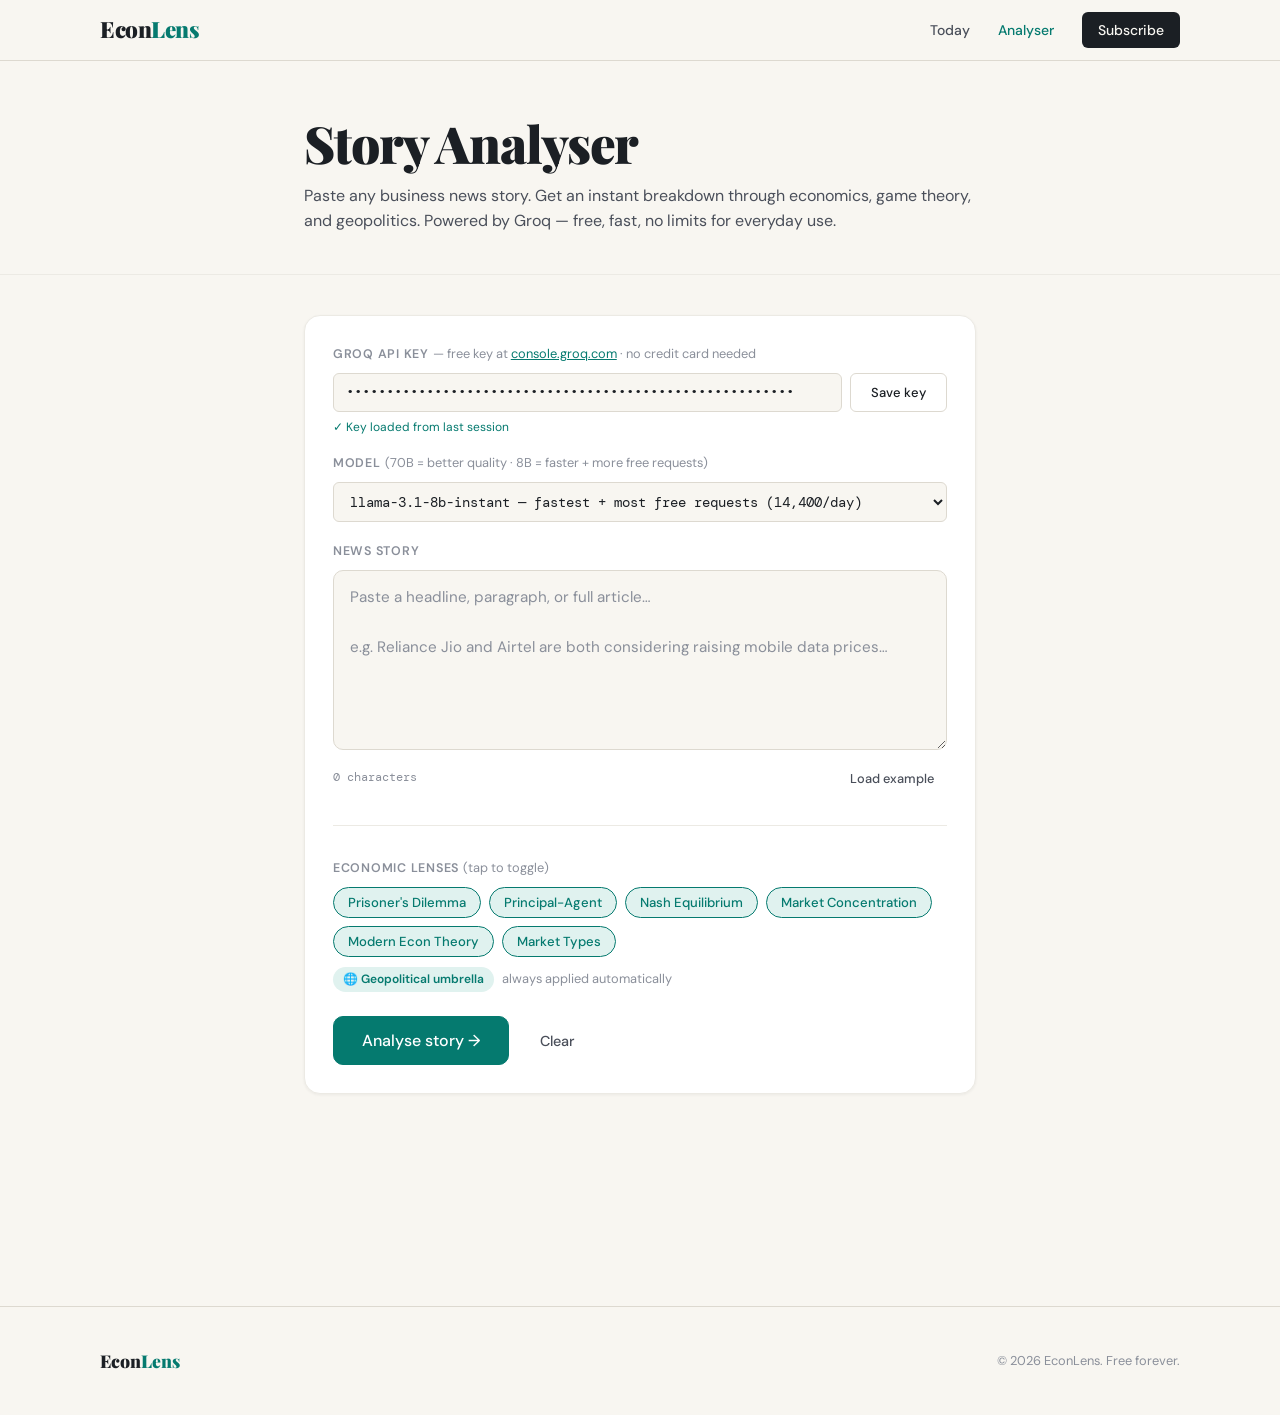
==== pages/analyser.html @ cd458546 "Initial commit: Add econlens project files" ====
<!DOCTYPE html>
<html lang="en">
<head>
  <meta charset="UTF-8" />
  <meta name="viewport" content="width=device-width, initial-scale=1.0" />
  <title>Analyser — EconLens</title>
  <meta name="description" content="Paste any business news story and get an instant breakdown through economics, game theory, and geopolitics." />
  <link rel="stylesheet" href="../css/style.css" />
  <link rel="stylesheet" href="../css/analyser.css" />
</head>
<body>

  <nav class="nav">
    <div class="nav__inner">
      <a href="../index.html" class="nav__logo">Econ<span>Lens</span></a>
      <div class="nav__links">
        <a href="../index.html">Today</a>
        <a href="analyser.html" class="active">Analyser</a>
        <a href="../index.html#newsletter" class="nav__cta">Subscribe</a>
      </div>
    </div>
  </nav>

  <div class="analyser-header">
    <div class="container--narrow">
      <h1 class="analyser-header__title display">Story Analyser</h1>
      <p class="analyser-header__sub">Paste any business news story. Get an instant breakdown through economics, game theory, and geopolitics. Powered by Groq — free, fast, no limits for everyday use.</p>
    </div>
  </div>

  <main class="analyser-main">
    <div class="container--narrow">

      <div class="input-panel card">
        <div class="input-panel__inner">

          <!-- Groq API key -->
          <label class="input-label">
            Groq API Key
            <span class="input-label--opt">— free key at <a href="https://console.groq.com" target="_blank" style="color:var(--teal)">console.groq.com</a> · no credit card needed</span>
          </label>
          <div style="display:flex;gap:8px;margin-bottom:6px">
            <input type="password" id="groq-key" class="api-input" placeholder="gsk_..." style="flex:1" />
            <button type="button" class="btn btn--outline" onclick="saveKey()" style="white-space:nowrap;font-size:13px">Save key</button>
          </div>
          <p id="key-status" style="font-size:12px;color:var(--teal);min-height:18px;margin-bottom:16px"></p>

          <!-- Model selector -->
          <label class="input-label">Model <span class="input-label--opt">(70B = better quality · 8B = faster + more free requests)</span></label>
          <select id="model-select" class="api-input" style="margin-bottom:20px;cursor:pointer">
            <option value="llama-3.3-70b-versatile">llama-3.3-70b-versatile — best quality (30 req/min free)</option>
            <option value="llama-3.1-8b-instant" selected>llama-3.1-8b-instant — fastest + most free requests (14,400/day)</option>
          </select>

          <!-- Story input -->
          <label class="input-label">News story</label>
          <textarea id="story-input" class="story-input" rows="6"
            placeholder="Paste a headline, paragraph, or full article…&#10;&#10;e.g. Reliance Jio and Airtel are both considering raising mobile data prices…"></textarea>
          <div class="input-meta">
            <span class="char-count mono" id="char-count">0 characters</span>
            <button type="button" class="btn btn--ghost btn--sm" id="load-example-btn">Load example</button>
          </div>

          <hr class="divider" />

          <!-- Lens toggles -->
          <label class="input-label">Economic lenses <span class="input-label--opt">(tap to toggle)</span></label>
          <div class="lens-toggles">
            <button type="button" class="lens-toggle active" data-key="prisoners_dilemma">Prisoner's Dilemma</button>
            <button type="button" class="lens-toggle active" data-key="principal_agent">Principal-Agent</button>
            <button type="button" class="lens-toggle active" data-key="nash_equilibrium">Nash Equilibrium</button>
            <button type="button" class="lens-toggle active" data-key="market_concentration">Market Concentration</button>
            <button type="button" class="lens-toggle active" data-key="modern_econ">Modern Econ Theory</button>
            <button type="button" class="lens-toggle active" data-key="market_types">Market Types</button>
          </div>
          <p class="lens-note">
            <span class="geo-always-badge">🌐 Geopolitical umbrella</span>
            always applied automatically
          </p>

          <div class="analyser-actions">
            <button type="button" class="btn btn--primary btn--lg" id="analyse-btn">Analyse story →</button>
            <button type="button" class="btn btn--ghost" id="clear-btn">Clear</button>
          </div>

        </div>
      </div>

      <div class="analyser-status" id="analyser-status"></div>
      <div class="analyser-results" id="analyser-results"></div>

    </div>
  </main>

  <footer class="footer">
    <div class="footer__inner">
      <div class="footer__logo">Econ<span>Lens</span></div>
      <p class="footer__copy">© 2026 EconLens. Free forever.</p>
    </div>
  </footer>

  <script>
  const LENSES = {
    prisoners_dilemma:    { label:"Prisoner's Dilemma",    bg:'#EEEDFE', fg:'#3C3489' },
    principal_agent:      { label:"Principal-Agent",        bg:'#E1F5EE', fg:'#085041' },
    nash_equilibrium:     { label:"Nash Equilibrium",       bg:'#E6F1FB', fg:'#0C447C' },
    market_concentration: { label:"Market Concentration",   bg:'#FDF3E3', fg:'#C4750A' },
    modern_econ:          { label:"Modern Econ Theory",     bg:'#FDEAEA', fg:'#B93C3C' },
    market_types:         { label:"Market Types",           bg:'#E4F4EC', fg:'#2A7A4B' },
  };

  const GEO_RISK = {
    Low:    { bg:'#E4F4EC', fg:'#2A7A4B', lbl:'Low geo risk'    },
    Medium: { bg:'#FDF3E3', fg:'#C4750A', lbl:'Medium geo risk' },
    High:   { bg:'#FDEAEA', fg:'#B93C3C', lbl:'High geo risk'   },
  };

  const SYSTEM_PROMPT = `You are an expert economics, game theory, and geopolitical analyst for EconLens — an Indian business news platform.
Cut through social media noise by explaining business news through rigorous economic, strategic, and geopolitical frameworks.

GEOPOLITICS IS THE UMBRELLA. Consider these 4 angles before applying economic lenses:
- Trade wars & tariffs
- India-China-US triangle
- Sanctions & supply chains
- Currency & forex pressure

Return ONLY a valid JSON object — no markdown, no backticks, no explanation whatsoever:
{
  "headline": "One sharp sentence capturing the core economic tension",
  "geo_umbrella": {
    "context": "2-3 sentences on the geopolitical backdrop. Name countries, policies, or pressures at play.",
    "risk_level": "Low",
    "risk_reason": "One sentence explaining the risk rating.",
    "angles": ["only relevant angles from the 4 listed"]
  },
  "lenses": [
    {"key": "exact_lens_key", "insight": "2-3 sharp sentences. Name the mechanism clearly. Show how geopolitics intensifies this lens where relevant."}
  ],
  "verdict": "One bold shareable sentence — why this outcome was economically inevitable."
}`;

  const EXAMPLE = `India is accelerating its push to reduce dependence on Chinese electronics components, as US tariffs on China force global supply chains to restructure. Tata Electronics and Dixon Technologies are racing to capture Apple and Samsung manufacturing contracts, but both need Chinese machinery and engineers to scale — creating a paradox at the heart of the China+1 strategy.`;

  // ── Key persistence ──────────────────────────────────────────────
  let groqKey = localStorage.getItem('econlens_groq_key') || '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';
  window.addEventListener('DOMContentLoaded', () => {
    if (groqKey) {
      document.getElementById('groq-key').value = groqKey;
      document.getElementById('key-status').textContent = '✓ Key loaded from last session';
    }
  });

  function saveKey() {
    const k = document.getElementById('groq-key').value.trim();
    if (!k) { showKeyStatus('Enter a key first.', true); return; }
    groqKey = k;
    localStorage.setItem('econlens_groq_key', k);
    showKeyStatus('✓ Key saved to browser');
  }

  function showKeyStatus(msg, err=false) {
    const el = document.getElementById('key-status');
    el.textContent = msg;
    el.style.color = err ? 'var(--red)' : 'var(--teal)';
  }

  // ── UI ───────────────────────────────────────────────────────────
  const storyInput = document.getElementById('story-input');
  const analyseBtn = document.getElementById('analyse-btn');
  const statusEl   = document.getElementById('analyser-status');
  const resultsEl  = document.getElementById('analyser-results');

  storyInput.addEventListener('input', () => {
    document.getElementById('char-count').textContent = `${storyInput.value.length} characters`;
  });
  document.getElementById('load-example-btn').addEventListener('click', () => {
    storyInput.value = EXAMPLE;
    storyInput.dispatchEvent(new Event('input'));
  });
  document.getElementById('clear-btn').addEventListener('click', () => {
    storyInput.value = '';
    storyInput.dispatchEvent(new Event('input'));
    resultsEl.innerHTML = '';
    setStatus('');
  });
  document.querySelectorAll('.lens-toggle').forEach(b =>
    b.addEventListener('click', () => b.classList.toggle('active'))
  );

  function getActiveLenses() {
    return [...document.querySelectorAll('.lens-toggle.active')].map(b => b.dataset.key);
  }
  function setStatus(msg, err=false) {
    statusEl.className = 'analyser-status' + (err ? ' analyser-status--error' : '');
    statusEl.innerHTML = msg;
  }
  function setLoading(on) {
    analyseBtn.disabled = on;
    analyseBtn.textContent = on ? 'Analysing…' : 'Analyse story →';
    if (on) setStatus(`<div class="dots"><span></span><span></span><span></span></div> Applying lenses…`);
  }

  // ── Backend API call ─────────────────────────────────────────────
  async function callGroq(story, activeLenses) {
    const base = window.ECONLENS_API || 'http://localhost:8000';
    const res  = await fetch(`${base}/analyse`, {
      method:  'POST',
      headers: { 'Content-Type': 'application/json' },
      body:    JSON.stringify({ story, active_lenses: activeLenses })
    });
    if (!res.ok) {
      const e = await res.json().catch(() => ({}));
      if (res.status === 503) throw new Error(e.detail || 'Backend unavailable — make sure your API is running');
      throw new Error(e.detail || `Error ${res.status}`);
    }
    return res.json();
  }

  // ── Analyse ──────────────────────────────────────────────────────
  analyseBtn.addEventListener('click', async () => {
    const story = storyInput.value.trim();
    if (!story) { setStatus('Please paste a news story first.', true); return; }
    const active = getActiveLenses();
    if (!active.length) { setStatus('Select at least one lens.', true); return; }

    setLoading(true);
    try {
      const result = await callGroq(story, active);
      setLoading(false);
      setStatus('<span style="color:var(--teal)">✓ Analysis complete</span>');
      renderResults(result);
    } catch(err) {
      setLoading(false);
      setStatus(`Error: ${err.message}`, true);
    }
  });

  storyInput.addEventListener('keydown', e => {
    if ((e.metaKey || e.ctrlKey) && e.key === 'Enter') analyseBtn.click();
  });

  // ── Render ───────────────────────────────────────────────────────
  function renderResults(r) {
    const geo  = r.geo_umbrella || {};
    const rc   = GEO_RISK[geo.risk_level] || GEO_RISK.Medium;
    const pills = (geo.angles || []).map(a => `<span class="geo-pill">+ ${a}</span>`).join('');

    const lensCards = (r.lenses || []).map(item => {
      const l = LENSES[item.key]; if (!l) return '';
      return `<div class="lens-card fade-up">
        <span style="display:inline-block;font-size:11px;font-weight:600;padding:3px 10px;border-radius:20px;margin-bottom:8px;background:${l.bg};color:${l.fg}">${l.label}</span>
        <p class="lens-card__insight">${item.insight}</p>
      </div>`;
    }).join('');

    resultsEl.innerHTML = `
      <div class="analysis fade-up">
        <div class="analysis__headline">${r.headline || ''}</div>
        <div class="geo-block" style="border-color:${rc.bg}">
          <div class="geo-block__header">
            <span class="geo-block__title">Geopolitical Umbrella</span>
            <span style="font-size:11px;font-weight:600;padding:3px 10px;border-radius:20px;background:${rc.bg};color:${rc.fg}">${rc.lbl}</span>
          </div>
          <p class="geo-block__context">${geo.context || ''}
            <em class="geo-block__reason"> — ${geo.risk_reason || ''}</em></p>
          <div class="geo-block__pills">${pills}</div>
        </div>
        <div class="analysis__lenses">${lensCards}</div>
        <div class="verdict-block">
          <div>
            <div class="verdict-block__label">The Verdict</div>
            <div class="verdict-block__text" id="verdict-text">${r.verdict || r.headline || ''}</div>
          </div>
          <button type="button" class="verdict-copy" onclick="copyVerdict()">Copy</button>
        </div>
      </div>`;
  }

  function copyVerdict() {
    const text = document.getElementById('verdict-text')?.textContent || '';
    navigator.clipboard.writeText(text).then(() => {
      const btn = document.querySelector('.verdict-copy');
      btn.textContent = 'Copied!';
      setTimeout(() => btn.textContent = 'Copy', 2000);
    });
  }
  </script>
</body>
</html>
---- css/style.css ----
/* ── EconLens Design System ─────────────────────────────────────── */
@import url('https://fonts.googleapis.com/css2?family=Playfair+Display:ital,wght@0,700;0,900;1,700&family=DM+Sans:wght@300;400;500;600&family=DM+Mono:wght@400;500&display=swap');

:root {
  --ink:        #1B1F24;
  --ink-soft:   #4A4F5A;
  --ink-mute:   #8A8F9A;
  --paper:      #F8F6F1;
  --paper-warm: #EFECE4;
  --paper-card: #FFFFFF;
  --teal:       #057A6F;
  --teal-light: #E0F2EF;
  --amber:      #C4750A;
  --amber-light:#FDF3E3;
  --red:        #B93C3C;
  --red-light:  #FDEAEA;
  --green:      #2A7A4B;
  --green-light:#E4F4EC;
  --border:     #DDD9D0;
  --border-soft:#ECEAE4;
  --shadow-sm:  0 1px 3px rgba(27,31,36,.06);
  --shadow-md:  0 4px 16px rgba(27,31,36,.08);
  --shadow-lg:  0 12px 40px rgba(27,31,36,.12);
  --r-sm: 6px;
  --r-md: 10px;
  --r-lg: 16px;
  --r-xl: 24px;
}

*, *::before, *::after { box-sizing: border-box; margin: 0; padding: 0; }

html { font-size: 16px; scroll-behavior: smooth; }

body {
  font-family: 'DM Sans', sans-serif;
  background: var(--paper);
  color: var(--ink);
  line-height: 1.6;
  -webkit-font-smoothing: antialiased;
}

/* ── Typography ─────────────────────────────────────────────────── */
.display {
  font-family: 'Playfair Display', serif;
  font-weight: 900;
  line-height: 1.05;
  letter-spacing: -0.02em;
}
.serif { font-family: 'Playfair Display', serif; }
.mono  { font-family: 'DM Mono', monospace; }

h1, h2, h3 { font-family: 'Playfair Display', serif; line-height: 1.2; }

/* ── Layout ─────────────────────────────────────────────────────── */
.container { max-width: 1080px; margin: 0 auto; padding: 0 24px; }
.container--narrow { max-width: 720px; margin: 0 auto; padding: 0 24px; }

/* ── Nav ────────────────────────────────────────────────────────── */
.nav {
  position: sticky; top: 0; z-index: 100;
  background: rgba(248,246,241,.92);
  backdrop-filter: blur(12px);
  border-bottom: 1px solid var(--border);
  padding: 0 24px;
}
.nav__inner {
  max-width: 1080px; margin: 0 auto;
  display: flex; align-items: center; justify-content: space-between;
  height: 60px;
}
.nav__logo {
  font-family: 'Playfair Display', serif;
  font-weight: 900; font-size: 1.4rem;
  color: var(--ink); text-decoration: none;
  letter-spacing: -0.02em;
}
.nav__logo span { color: var(--teal); }
.nav__links { display: flex; align-items: center; gap: 28px; }
.nav__links a {
  font-size: .875rem; font-weight: 500;
  color: var(--ink-soft); text-decoration: none;
  transition: color .15s;
}
.nav__links a:hover { color: var(--ink); }
.nav__links a.active { color: var(--teal); }
.nav__cta {
  background: var(--ink); color: var(--paper) !important;
  padding: 7px 16px; border-radius: var(--r-sm);
  font-size: .875rem !important; font-weight: 500 !important;
  transition: opacity .15s !important;
}
.nav__cta:hover { opacity: .85; }

/* ── Buttons ────────────────────────────────────────────────────── */
.btn {
  display: inline-flex; align-items: center; gap: 6px;
  font-family: 'DM Sans', sans-serif;
  font-size: .9rem; font-weight: 500;
  padding: 10px 20px; border-radius: var(--r-sm);
  border: 1.5px solid transparent;
  cursor: pointer; transition: all .15s;
  text-decoration: none; white-space: nowrap;
}
.btn--primary { background: var(--teal); color: #fff; border-color: var(--teal); }
.btn--primary:hover { background: #046860; border-color: #046860; }
.btn--outline { background: transparent; color: var(--ink); border-color: var(--border); }
.btn--outline:hover { border-color: var(--ink); }
.btn--ghost { background: transparent; color: var(--ink-soft); border-color: transparent; }
.btn--ghost:hover { color: var(--ink); background: var(--paper-warm); }
.btn:disabled { opacity: .45; cursor: not-allowed; }
.btn--lg { padding: 13px 28px; font-size: 1rem; border-radius: var(--r-md); }

/* ── Badges / Pills ─────────────────────────────────────────────── */
.badge {
  display: inline-flex; align-items: center;
  font-size: .72rem; font-weight: 600;
  padding: 3px 10px; border-radius: 20px;
  letter-spacing: .02em; text-transform: uppercase;
}
.badge--teal   { background: var(--teal-light);  color: var(--teal); }
.badge--amber  { background: var(--amber-light); color: var(--amber); }
.badge--red    { background: var(--red-light);   color: var(--red); }
.badge--green  { background: var(--green-light); color: var(--green); }
.badge--ink    { background: var(--paper-warm);  color: var(--ink-soft); }

/* ── Cards ──────────────────────────────────────────────────────── */
.card {
  background: var(--paper-card);
  border: 1px solid var(--border-soft);
  border-radius: var(--r-lg);
  box-shadow: var(--shadow-sm);
}
.card--hover { transition: box-shadow .2s, transform .2s; }
.card--hover:hover { box-shadow: var(--shadow-md); transform: translateY(-2px); }

/* ── Divider ────────────────────────────────────────────────────── */
.divider {
  border: none; border-top: 1px solid var(--border-soft);
  margin: 32px 0;
}

/* ── Loading dots ───────────────────────────────────────────────── */
.dots { display: inline-flex; gap: 4px; align-items: center; }
.dots span {
  width: 5px; height: 5px; border-radius: 50%;
  background: var(--ink-mute);
  animation: dot-bounce .9s infinite;
}
.dots span:nth-child(2) { animation-delay: .15s; }
.dots span:nth-child(3) { animation-delay: .3s; }
@keyframes dot-bounce {
  0%, 80%, 100% { transform: translateY(0); }
  40%           { transform: translateY(-5px); }
}

/* ── Fade in ────────────────────────────────────────────────────── */
@keyframes fadeUp {
  from { opacity: 0; transform: translateY(12px); }
  to   { opacity: 1; transform: translateY(0); }
}
.fade-up { animation: fadeUp .4s ease both; }
.fade-up-1 { animation-delay: .05s; }
.fade-up-2 { animation-delay: .1s; }
.fade-up-3 { animation-delay: .15s; }
.fade-up-4 { animation-delay: .2s; }

/* ── Footer ─────────────────────────────────────────────────────── */
.footer {
  border-top: 1px solid var(--border);
  padding: 40px 24px;
  margin-top: 80px;
}
.footer__inner {
  max-width: 1080px; margin: 0 auto;
  display: flex; align-items: center; justify-content: space-between;
  flex-wrap: wrap; gap: 16px;
}
.footer__logo { font-family: 'Playfair Display', serif; font-weight: 900; font-size: 1.1rem; }
.footer__logo span { color: var(--teal); }
.footer__copy { font-size: .8rem; color: var(--ink-mute); }
.footer__links { display: flex; gap: 20px; }
.footer__links a { font-size: .8rem; color: var(--ink-mute); text-decoration: none; }
.footer__links a:hover { color: var(--ink); }

/* ── Responsive ─────────────────────────────────────────────────── */
@media (max-width: 640px) {
  .nav__links { display: none; }
  .container, .container--narrow { padding: 0 16px; }
}
---- css/analyser.css ----
/* ── Analyser header ────────────────────────────────────────────── */
.analyser-header {
  padding: 56px 0 40px;
  border-bottom: 1px solid var(--border-soft);
}
.analyser-header__title {
  font-size: clamp(2.4rem, 4vw, 3.4rem);
  color: var(--ink); margin-bottom: 12px;
}
.analyser-header__sub {
  font-size: 1rem; color: var(--ink-soft); line-height: 1.6;
}

/* ── Main ───────────────────────────────────────────────────────── */
.analyser-main { padding: 40px 0 80px; }

/* ── Input panel ────────────────────────────────────────────────── */
.input-panel { margin-bottom: 24px; }
.input-panel__inner { padding: 28px; }

.input-label {
  display: block;
  font-size: .78rem; font-weight: 600;
  text-transform: uppercase; letter-spacing: .06em;
  color: var(--ink-mute); margin-bottom: 8px;
}
.input-label--opt {
  font-weight: 400; text-transform: none;
  letter-spacing: 0; font-size: .8rem; color: var(--ink-mute);
}

.story-input {
  width: 100%; resize: vertical;
  font-size: .95rem; line-height: 1.65;
  font-family: 'DM Sans', sans-serif;
  color: var(--ink); background: var(--paper);
  border: 1.5px solid var(--border);
  border-radius: var(--r-md);
  padding: 14px 16px;
  transition: border-color .15s;
  outline: none;
}
.story-input:focus { border-color: var(--teal); }
.story-input::placeholder { color: var(--ink-mute); }

.input-meta {
  display: flex; align-items: center;
  justify-content: space-between;
  margin-top: 6px; margin-bottom: 20px;
}
.char-count { font-size: .78rem; color: var(--ink-mute); font-family: 'DM Mono', monospace; }
.btn--sm { font-size: .8rem; padding: 5px 12px; }

.api-row { margin-bottom: 20px; }
.api-input {
  width: 100%; font-size: .88rem;
  font-family: 'DM Mono', monospace;
  color: var(--ink); background: var(--paper);
  border: 1.5px solid var(--border);
  border-radius: var(--r-sm);
  padding: 9px 12px;
  outline: none; transition: border-color .15s;
}
.api-input:focus { border-color: var(--teal); }

/* ── Lens toggles ───────────────────────────────────────────────── */
.lens-toggles {
  display: flex; flex-wrap: wrap; gap: 8px;
  margin-bottom: 10px;
}
.lens-toggle {
  font-size: .82rem; font-weight: 500;
  font-family: 'DM Sans', sans-serif;
  padding: 6px 14px; border-radius: 20px;
  border: 1.5px solid var(--border);
  background: var(--paper);
  color: var(--ink-soft);
  cursor: pointer; transition: all .15s;
}
.lens-toggle:hover { border-color: var(--teal); color: var(--teal); }
.lens-toggle.active {
  background: var(--teal-light);
  border-color: var(--teal);
  color: var(--teal);
}

.lens-note {
  display: flex; align-items: center; gap: 8px;
  font-size: .8rem; color: var(--ink-mute);
  margin-bottom: 24px;
}
.geo-always-badge {
  font-size: .75rem; font-weight: 600;
  padding: 3px 10px; border-radius: 20px;
  background: var(--teal-light); color: var(--teal);
}

/* ── Actions ────────────────────────────────────────────────────── */
.analyser-actions { display: flex; gap: 10px; align-items: center; }

/* ── Status ─────────────────────────────────────────────────────── */
.analyser-status {
  font-size: .9rem; color: var(--ink-mute);
  display: flex; align-items: center; gap: 8px;
  min-height: 20px; margin-bottom: 8px;
}
.analyser-status--error { color: var(--red); }

/* ── Results ────────────────────────────────────────────────────── */
.analyser-results { display: flex; flex-direction: column; gap: 10px; }

/* reuse shared analysis styles from home.css via api.js */
.analysis { display: flex; flex-direction: column; gap: 10px; }
.analysis__headline {
  font-family: 'Playfair Display', serif;
  font-size: 1.25rem; font-weight: 700;
  color: var(--ink); line-height: 1.4;
  background: var(--paper-warm);
  border-radius: var(--r-md);
  padding: 16px 18px;
}
.geo-block {
  border: 1.5px solid var(--border-soft);
  border-radius: var(--r-md);
  padding: 16px 18px;
}
.geo-block__header {
  display: flex; align-items: center;
  justify-content: space-between; margin-bottom: 10px;
}
.geo-block__title { font-size: .78rem; font-weight: 600; color: var(--ink-soft); }
.geo-block__context { font-size: .9rem; color: var(--ink); line-height: 1.75; margin-bottom: 10px; }
.geo-block__reason { font-size: .82rem; color: var(--ink-mute); }
.geo-block__pills { display: flex; flex-wrap: wrap; gap: 6px; }
.geo-pill {
  font-size: .72rem; padding: 3px 9px; border-radius: 12px;
  background: var(--paper-warm); border: 1px solid var(--border);
  color: var(--ink-soft);
}
.analysis__lenses { display: flex; flex-direction: column; gap: 10px; }
.lens-card {
  background: var(--paper-card);
  border: 1px solid var(--border-soft);
  border-radius: var(--r-md);
  padding: 16px 18px;
}
.lens-card .badge { margin-bottom: 8px; }
.lens-card__insight { font-size: .9rem; color: var(--ink-soft); line-height: 1.75; }

/* ── Verdict block ──────────────────────────────────────────────── */
.verdict-block {
  background: var(--ink);
  color: var(--paper);
  border-radius: var(--r-md);
  padding: 20px 22px;
  display: flex; align-items: flex-start;
  justify-content: space-between; gap: 16px;
  margin-top: 4px;
}
.verdict-block__label {
  font-size: .7rem; font-weight: 700;
  text-transform: uppercase; letter-spacing: .1em;
  color: var(--teal); margin-bottom: 6px;
}
.verdict-block__text {
  font-family: 'Playfair Display', serif;
  font-size: 1.05rem; font-style: italic;
  line-height: 1.5;
}
.verdict-copy {
  flex-shrink: 0; background: transparent;
  border: 1px solid rgba(248,246,241,.2);
  color: rgba(248,246,241,.6);
  font-size: .78rem; padding: 5px 12px;
  border-radius: var(--r-sm); cursor: pointer;
  font-family: 'DM Sans', sans-serif;
  transition: all .15s; margin-top: 4px;
}
.verdict-copy:hover { background: rgba(248,246,241,.08); color: var(--paper); }

/* ── Responsive ─────────────────────────────────────────────────── */
@media (max-width: 640px) {
  .input-panel__inner { padding: 20px 16px; }
  .analyser-actions { flex-wrap: wrap; }
}
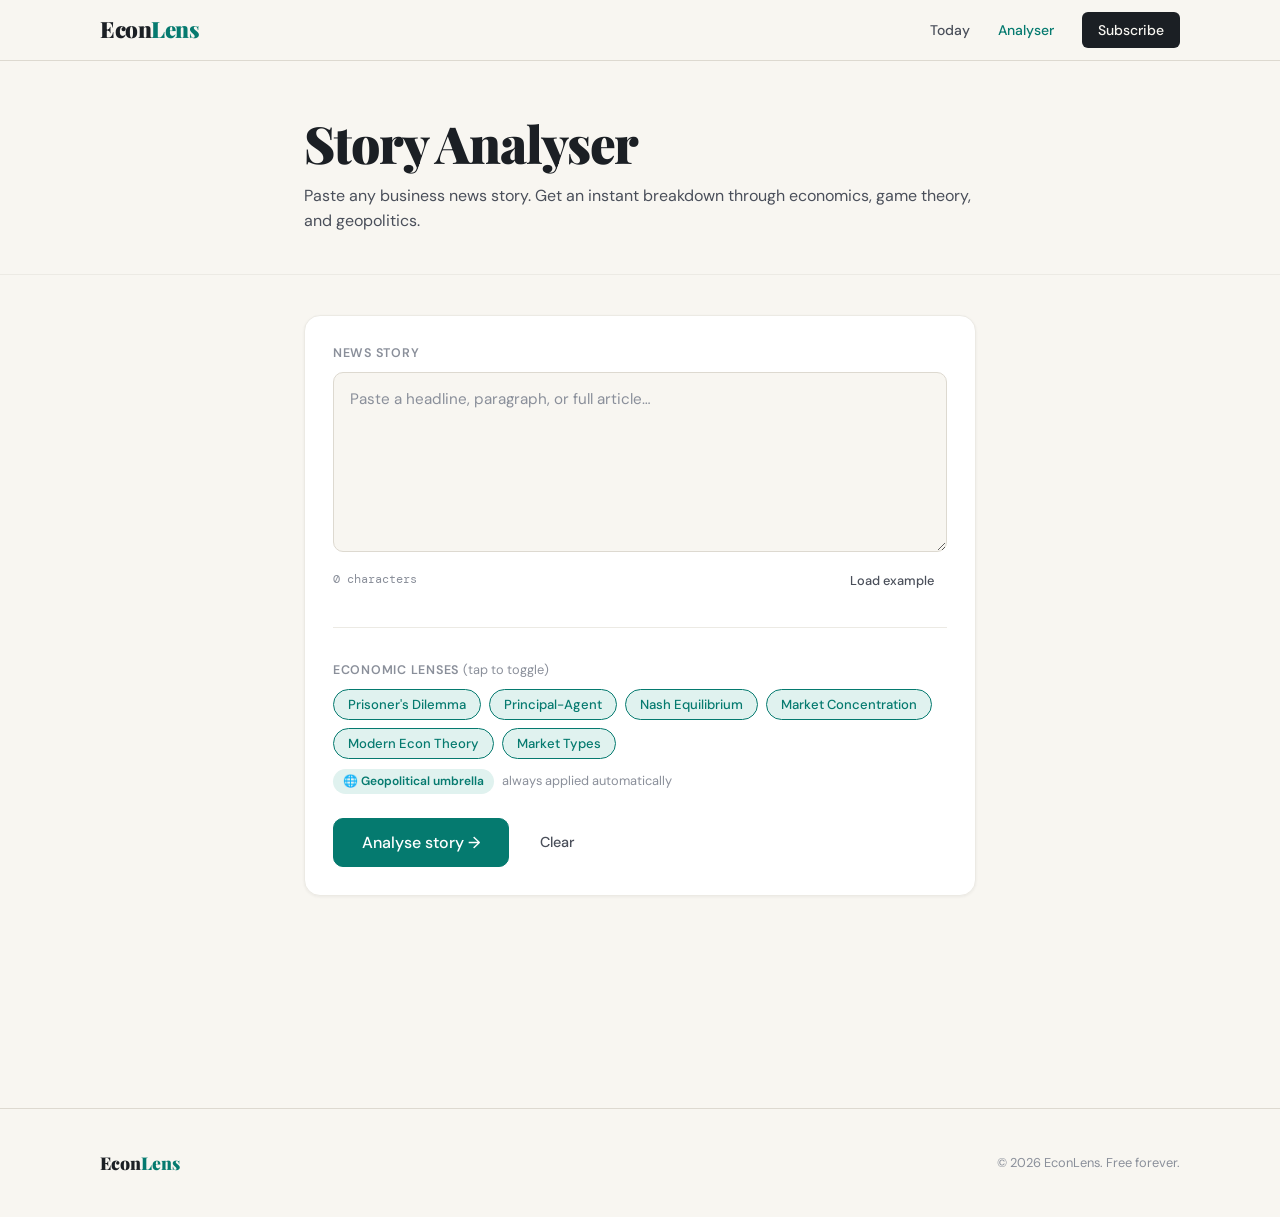
==== commit 9d7e2fab: "Update analyser.html" ====
--- a/pages/analyser.html
+++ b/pages/analyser.html
@@ -4,7 +4,6 @@
   <meta charset="UTF-8" />
   <meta name="viewport" content="width=device-width, initial-scale=1.0" />
   <title>Analyser — EconLens</title>
-  <meta name="description" content="Paste any business news story and get an instant breakdown through economics, game theory, and geopolitics." />
   <link rel="stylesheet" href="../css/style.css" />
   <link rel="stylesheet" href="../css/analyser.css" />
 </head>
@@ -24,7 +23,7 @@
   <div class="analyser-header">
     <div class="container--narrow">
       <h1 class="analyser-header__title display">Story Analyser</h1>
-      <p class="analyser-header__sub">Paste any business news story. Get an instant breakdown through economics, game theory, and geopolitics. Powered by Groq — free, fast, no limits for everyday use.</p>
+      <p class="analyser-header__sub">Paste any business news story. Get an instant breakdown through economics, game theory, and geopolitics.</p>
     </div>
   </div>
 
@@ -34,28 +33,9 @@
       <div class="input-panel card">
         <div class="input-panel__inner">
 
-          <!-- Groq API key -->
-          <label class="input-label">
-            Groq API Key
-            <span class="input-label--opt">— free key at <a href="https://console.groq.com" target="_blank" style="color:var(--teal)">console.groq.com</a> · no credit card needed</span>
-          </label>
-          <div style="display:flex;gap:8px;margin-bottom:6px">
-            <input type="password" id="groq-key" class="api-input" placeholder="gsk_..." style="flex:1" />
-            <button type="button" class="btn btn--outline" onclick="saveKey()" style="white-space:nowrap;font-size:13px">Save key</button>
-          </div>
-          <p id="key-status" style="font-size:12px;color:var(--teal);min-height:18px;margin-bottom:16px"></p>
-
-          <!-- Model selector -->
-          <label class="input-label">Model <span class="input-label--opt">(70B = better quality · 8B = faster + more free requests)</span></label>
-          <select id="model-select" class="api-input" style="margin-bottom:20px;cursor:pointer">
-            <option value="llama-3.3-70b-versatile">llama-3.3-70b-versatile — best quality (30 req/min free)</option>
-            <option value="llama-3.1-8b-instant" selected>llama-3.1-8b-instant — fastest + most free requests (14,400/day)</option>
-          </select>
-
-          <!-- Story input -->
           <label class="input-label">News story</label>
           <textarea id="story-input" class="story-input" rows="6"
-            placeholder="Paste a headline, paragraph, or full article…&#10;&#10;e.g. Reliance Jio and Airtel are both considering raising mobile data prices…"></textarea>
+            placeholder="Paste a headline, paragraph, or full article…"></textarea>
           <div class="input-meta">
             <span class="char-count mono" id="char-count">0 characters</span>
             <button type="button" class="btn btn--ghost btn--sm" id="load-example-btn">Load example</button>
@@ -63,7 +43,6 @@
 
           <hr class="divider" />
 
-          <!-- Lens toggles -->
           <label class="input-label">Economic lenses <span class="input-label--opt">(tap to toggle)</span></label>
           <div class="lens-toggles">
             <button type="button" class="lens-toggle active" data-key="prisoners_dilemma">Prisoner's Dilemma</button>
@@ -100,6 +79,9 @@
   </footer>
 
   <script>
+  // ── Config — paste your Groq key here ───────────────────────────
+  const GROQ_KEY = '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';
+
   const LENSES = {
     prisoners_dilemma:    { label:"Prisoner's Dilemma",    bg:'#EEEDFE', fg:'#3C3489' },
     principal_agent:      { label:"Principal-Agent",        bg:'#E1F5EE', fg:'#085041' },
@@ -115,54 +97,11 @@
     High:   { bg:'#FDEAEA', fg:'#B93C3C', lbl:'High geo risk'   },
   };
 
-  const SYSTEM_PROMPT = `You are an expert economics, game theory, and geopolitical analyst for EconLens — an Indian business news platform.
-Cut through social media noise by explaining business news through rigorous economic, strategic, and geopolitical frameworks.
-
-GEOPOLITICS IS THE UMBRELLA. Consider these 4 angles before applying economic lenses:
-- Trade wars & tariffs
-- India-China-US triangle
-- Sanctions & supply chains
-- Currency & forex pressure
-
-Return ONLY a valid JSON object — no markdown, no backticks, no explanation whatsoever:
-{
-  "headline": "One sharp sentence capturing the core economic tension",
-  "geo_umbrella": {
-    "context": "2-3 sentences on the geopolitical backdrop. Name countries, policies, or pressures at play.",
-    "risk_level": "Low",
-    "risk_reason": "One sentence explaining the risk rating.",
-    "angles": ["only relevant angles from the 4 listed"]
-  },
-  "lenses": [
-    {"key": "exact_lens_key", "insight": "2-3 sharp sentences. Name the mechanism clearly. Show how geopolitics intensifies this lens where relevant."}
-  ],
-  "verdict": "One bold shareable sentence — why this outcome was economically inevitable."
-}`;
-
-  const EXAMPLE = `India is accelerating its push to reduce dependence on Chinese electronics components, as US tariffs on China force global supply chains to restructure. Tata Electronics and Dixon Technologies are racing to capture Apple and Samsung manufacturing contracts, but both need Chinese machinery and engineers to scale — creating a paradox at the heart of the China+1 strategy.`;
-
-  // ── Key persistence ──────────────────────────────────────────────
-  let groqKey = localStorage.getItem('econlens_groq_key') || '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';
-  window.addEventListener('DOMContentLoaded', () => {
-    if (groqKey) {
-      document.getElementById('groq-key').value = groqKey;
-      document.getElementById('key-status').textContent = '✓ Key loaded from last session';
-    }
-  });
-
-  function saveKey() {
-    const k = document.getElementById('groq-key').value.trim();
-    if (!k) { showKeyStatus('Enter a key first.', true); return; }
-    groqKey = k;
-    localStorage.setItem('econlens_groq_key', k);
-    showKeyStatus('✓ Key saved to browser');
-  }
-
-  function showKeyStatus(msg, err=false) {
-    const el = document.getElementById('key-status');
-    el.textContent = msg;
-    el.style.color = err ? 'var(--red)' : 'var(--teal)';
-  }
+  const SYSTEM_PROMPT = `You are an expert economics, game theory, and geopolitical analyst for EconLens.
+Return ONLY valid JSON — no markdown, no backticks:
+{"headline":"One sharp sentence","geo_umbrella":{"context":"2-3 sentences.","risk_level":"Low|Medium|High","risk_reason":"One sentence.","angles":["Trade wars & tariffs|India-China-US triangle|Sanctions & supply chains|Currency & forex pressure"]},"lenses":[{"key":"lens_key","insight":"2-3 sentences."}],"verdict":"One bold shareable sentence."}`;
+
+  const EXAMPLE = `India is accelerating its push to reduce dependence on Chinese electronics components, as US tariffs on China force global supply chains to restructure. Tata Electronics and Dixon Technologies are racing to capture Apple and Samsung manufacturing contracts, but both need Chinese machinery to scale — creating a paradox at the heart of the China+1 strategy.`;
 
   // ── UI ───────────────────────────────────────────────────────────
   const storyInput = document.getElementById('story-input');
@@ -200,20 +139,30 @@
     if (on) setStatus(`<div class="dots"><span></span><span></span><span></span></div> Applying lenses…`);
   }
 
-  // ── Backend API call ─────────────────────────────────────────────
+  // ── Groq API call ────────────────────────────────────────────────
   async function callGroq(story, activeLenses) {
-    const base = window.ECONLENS_API || 'http://localhost:8000';
-    const res  = await fetch(`${base}/analyse`, {
-      method:  'POST',
-      headers: { 'Content-Type': 'application/json' },
-      body:    JSON.stringify({ story, active_lenses: activeLenses })
+    const lensLines = activeLenses.map(k => `- ${k}: ${LENSES[k]?.label}`).join('\n');
+    const res = await fetch('https://api.groq.com/openai/v1/chat/completions', {
+      method: 'POST',
+      headers: { 'Content-Type': 'application/json', 'Authorization': `Bearer ${GROQ_KEY}` },
+      body: JSON.stringify({
+        model: 'llama-3.1-8b-instant',
+        temperature: 0.3,
+        max_tokens: 1800,
+        response_format: { type: 'json_object' },
+        messages: [
+          { role: 'system', content: SYSTEM_PROMPT },
+          { role: 'user', content: `Analyse: "${story}"\n\nApply these lenses (exact keys):\n${lensLines}\n\nJSON only.` }
+        ]
+      })
     });
     if (!res.ok) {
-      const e = await res.json().catch(() => ({}));
-      if (res.status === 503) throw new Error(e.detail || 'Backend unavailable — make sure your API is running');
-      throw new Error(e.detail || `Error ${res.status}`);
+      const e = await res.json().catch(()=>({}));
+      if (res.status === 429) throw new Error('Rate limit hit — wait 30 seconds and try again');
+      throw new Error(e.error?.message || `Error ${res.status}`);
     }
-    return res.json();
+    const data = await res.json();
+    return JSON.parse(data.choices[0].message.content.replace(/```json|```/g,'').trim());
   }
 
   // ── Analyse ──────────────────────────────────────────────────────
@@ -222,7 +171,6 @@
     if (!story) { setStatus('Please paste a news story first.', true); return; }
     const active = getActiveLenses();
     if (!active.length) { setStatus('Select at least one lens.', true); return; }
-
     setLoading(true);
     try {
       const result = await callGroq(story, active);
@@ -244,7 +192,6 @@
     const geo  = r.geo_umbrella || {};
     const rc   = GEO_RISK[geo.risk_level] || GEO_RISK.Medium;
     const pills = (geo.angles || []).map(a => `<span class="geo-pill">+ ${a}</span>`).join('');
-
     const lensCards = (r.lenses || []).map(item => {
       const l = LENSES[item.key]; if (!l) return '';
       return `<div class="lens-card fade-up">
@@ -252,7 +199,6 @@
         <p class="lens-card__insight">${item.insight}</p>
       </div>`;
     }).join('');
-
     resultsEl.innerHTML = `
       <div class="analysis fade-up">
         <div class="analysis__headline">${r.headline || ''}</div>
@@ -261,8 +207,7 @@
             <span class="geo-block__title">Geopolitical Umbrella</span>
             <span style="font-size:11px;font-weight:600;padding:3px 10px;border-radius:20px;background:${rc.bg};color:${rc.fg}">${rc.lbl}</span>
           </div>
-          <p class="geo-block__context">${geo.context || ''}
-            <em class="geo-block__reason"> — ${geo.risk_reason || ''}</em></p>
+          <p class="geo-block__context">${geo.context || ''}<em class="geo-block__reason"> — ${geo.risk_reason || ''}</em></p>
           <div class="geo-block__pills">${pills}</div>
         </div>
         <div class="analysis__lenses">${lensCards}</div>
